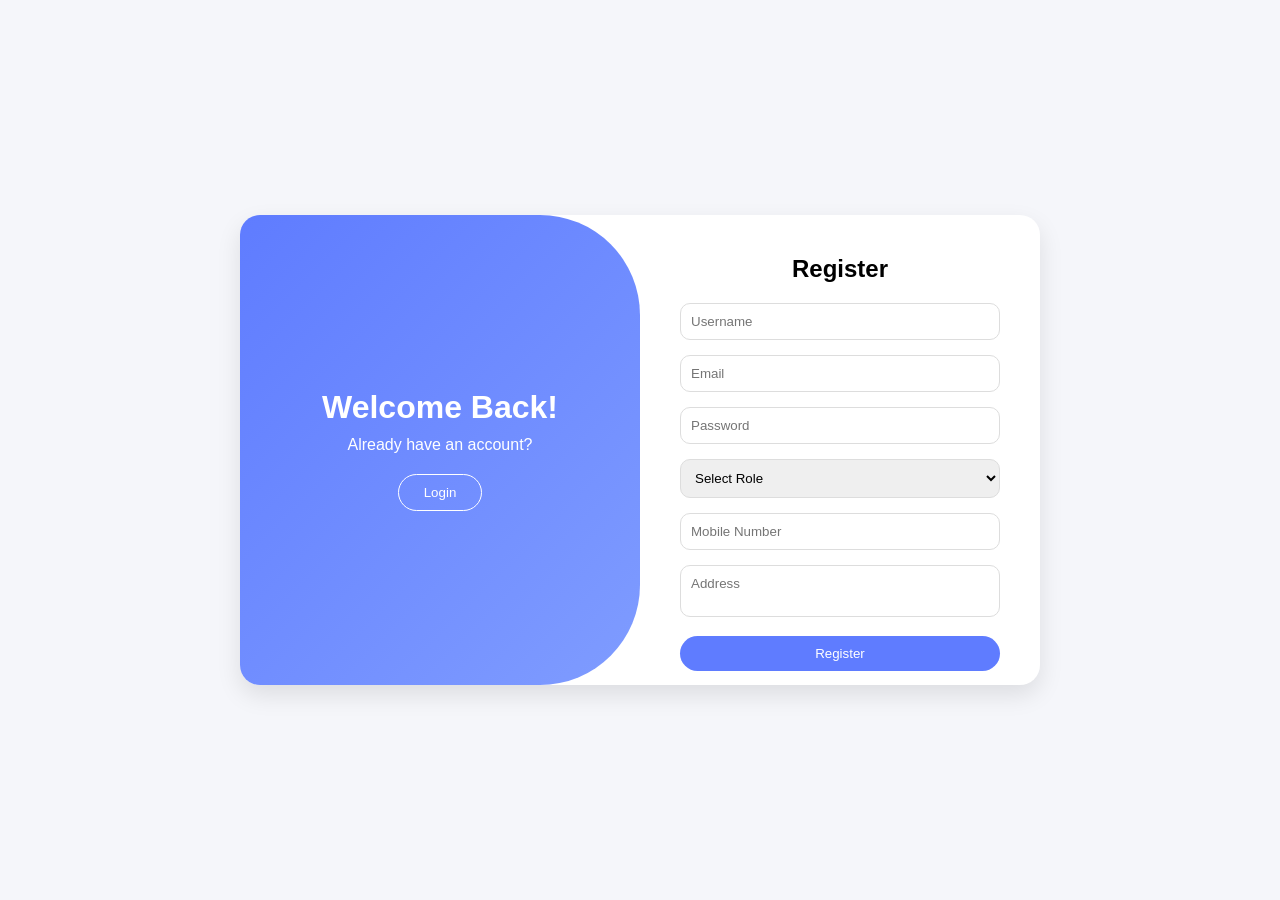
==== register.html @ 8c2b6091 "Add files via upload login and register page created" ====
<!DOCTYPE html>
<html lang="en">
<head>
    <meta charset="UTF-8">
    <title>Register</title>
    <link rel="stylesheet" href="style.css">
</head>
<body>

<div class="container">

    <!-- Left Panel -->
    <div class="left">
        <h1>Welcome Back!</h1>
        <p>Already have an account?</p>
        <button class="register-btn">Login</button>
    </div>

    <!-- Right Panel -->
    <div class="right">
        <h2>Register</h2>

        <form>
            <div class="input-box">
                <input type="text" placeholder="Username" required>
            </div>

            <div class="input-box">
                <input type="email" placeholder="Email" required>
            </div>

            <div class="input-box">
                <input type="password" placeholder="Password" required>
            </div>

            <div class="input-box">
                <select required>
                    <option value="">Select Role</option>
                    <option value="donor">Donor</option>
                    <option value="ngo">NGO</option>
                    <option value="volunteer">Volunteer</option>
                </select>
            </div>

            <div class="input-box">
                <input type="text" placeholder="Mobile Number">
            </div>

            <div class="input-box">
                <textarea placeholder="Address"></textarea>
            </div>
<a href="login.html">
            <button class="login-btn">Register</button>
        </form>
        </a>
    </div>

</div>

</body>
</html>
---- style.css ----
* {
    margin: 0;
    padding: 0;
    box-sizing: border-box;
    font-family: Arial, sans-serif;
}

body {
    height: 100vh;
    background: #f5f6fa;
    display: flex;
    justify-content: center;
    align-items: center;
}

.container {
    width: 800px;
    height: 470px;
    display: flex;
    background: white;
    border-radius: 20px;
    overflow: hidden;
    box-shadow: 0 10px 25px rgba(0,0,0,0.1);
}

/* Left Side */
.left {
    width: 50%;
    background: linear-gradient(135deg, #5f7cff, #7f9cff);
    color: white;
    display: flex;
    flex-direction: column;
    justify-content: center;
    align-items: center;
    border-top-right-radius: 100px;
    border-bottom-right-radius: 100px;
    text-align: center;
}

.left h1 {
    margin-bottom: 10px;
}

.left p {
    margin-bottom: 20px;
}

.register-btn {
    padding: 10px 25px;
    border: 1px solid white;
    background: transparent;
    color: white;
    border-radius: 20px;
    cursor: pointer;
}

/* Right Side */
.right {
    width: 50%;
    padding: 40px;
    text-align: center;
}

.right h2 {
    margin-bottom: 20px;
}

.input-box {
    margin: 15px 0;
}

.input-box input {
    width: 100%;
    padding: 10px;
    border-radius: 10px;
    border: 1px solid #ddd;
    outline: none;
}

.forgot {
    font-size: 12px;
    text-align: right;
    margin-bottom: 15px;
    color: gray;
    cursor: pointer;
}

.login-btn {
    width: 100%;
    padding: 10px;
    background: #5f7cff;
    border: none;
    color: white;
    border-radius: 20px;
    cursor: pointer;
}

.or {
    margin: 15px 0;
    font-size: 12px;
    color: gray;
}

.social-icons {
    display: flex;
    justify-content: center;
    gap: 10px;
}

.social-icons span {
    width: 35px;
    height: 35px;
    border: 1px solid #ddd;
    display: flex;
    justify-content: center;
    align-items: center;
    border-radius: 8px;
    cursor: pointer;
}

select, textarea {
    width: 100%;
    padding: 10px;
    border-radius: 10px;
    border: 1px solid #ddd;
    outline: none;
    resize: none;
}
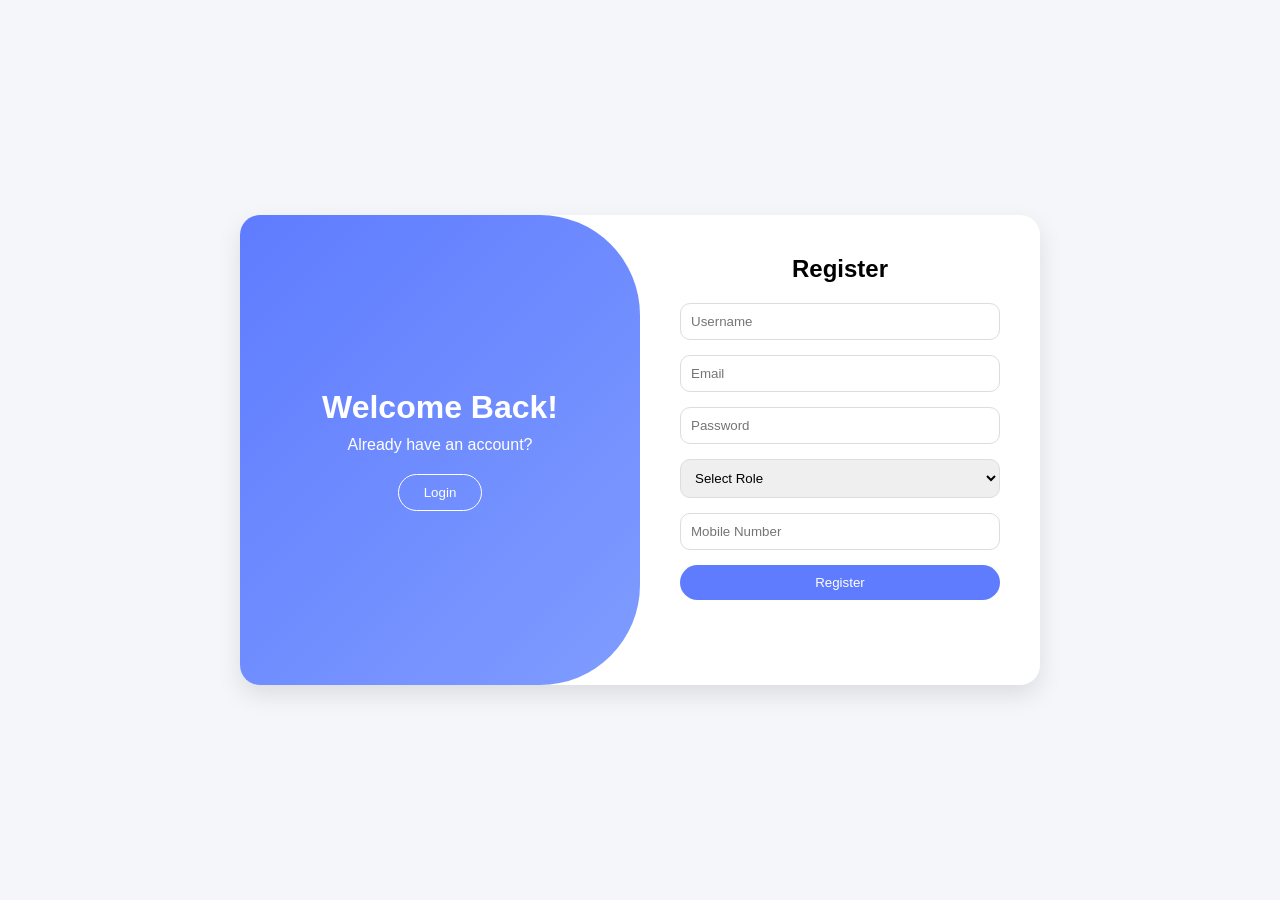
==== commit c093293c: "Update register.html" ====
--- a/register.html
+++ b/register.html
@@ -46,9 +46,6 @@
                 <input type="text" placeholder="Mobile Number">
             </div>
 
-            <div class="input-box">
-                <textarea placeholder="Address"></textarea>
-            </div>
 <a href="login.html">
             <button class="login-btn">Register</button>
         </form>
@@ -58,4 +55,4 @@
 </div>
 
 </body>
-</html>+</html>
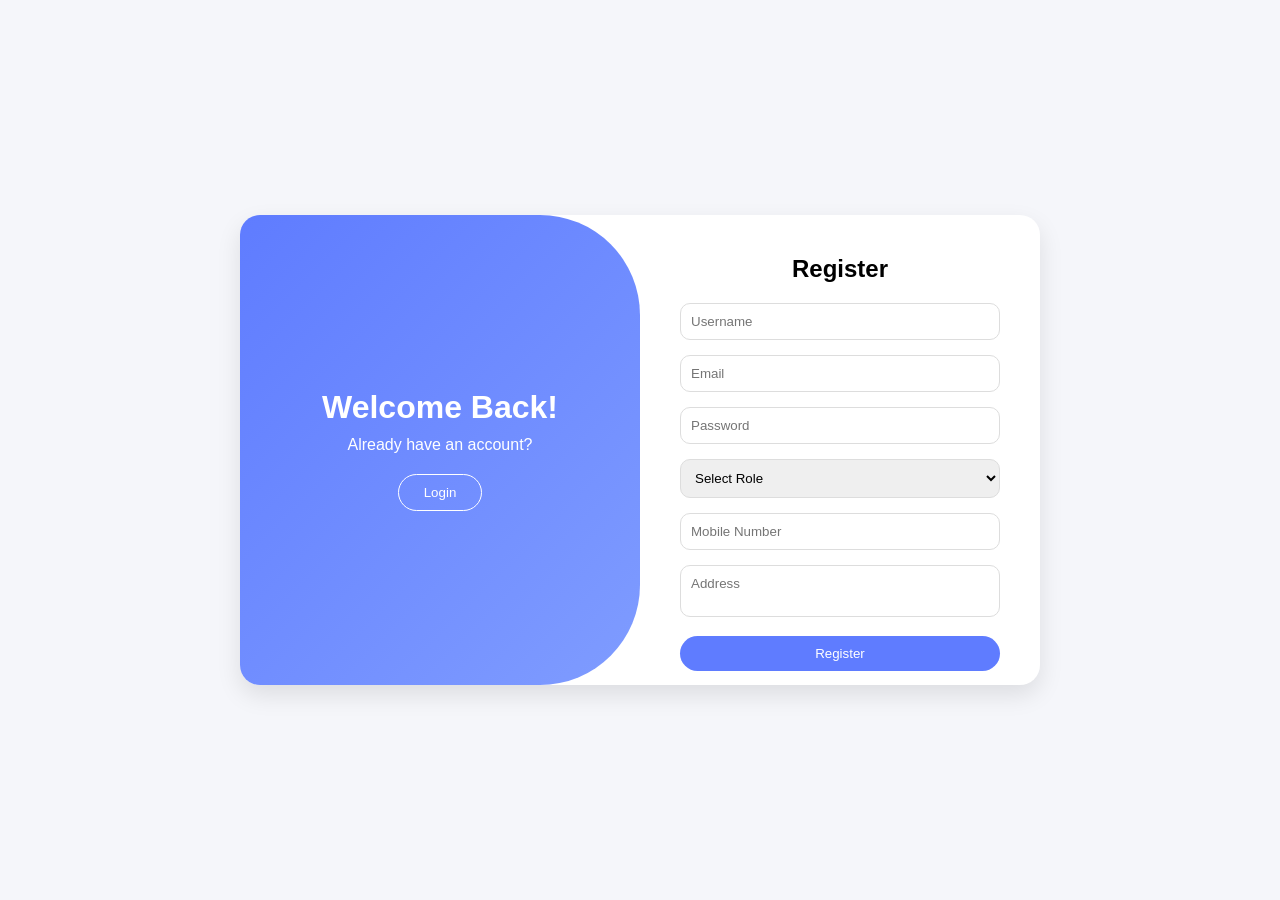
==== commit 8334810a: "Update register.html" ====
--- a/register.html
+++ b/register.html
@@ -13,7 +13,9 @@
     <div class="left">
         <h1>Welcome Back!</h1>
         <p>Already have an account?</p>
+        <a  href="login.html">
         <button class="register-btn">Login</button>
+        </a>
     </div>
 
     <!-- Right Panel -->
@@ -46,6 +48,9 @@
                 <input type="text" placeholder="Mobile Number">
             </div>
 
+            <div class="input-box">
+                <textarea placeholder="Address"></textarea>
+            </div>
 <a href="login.html">
             <button class="login-btn">Register</button>
         </form>
